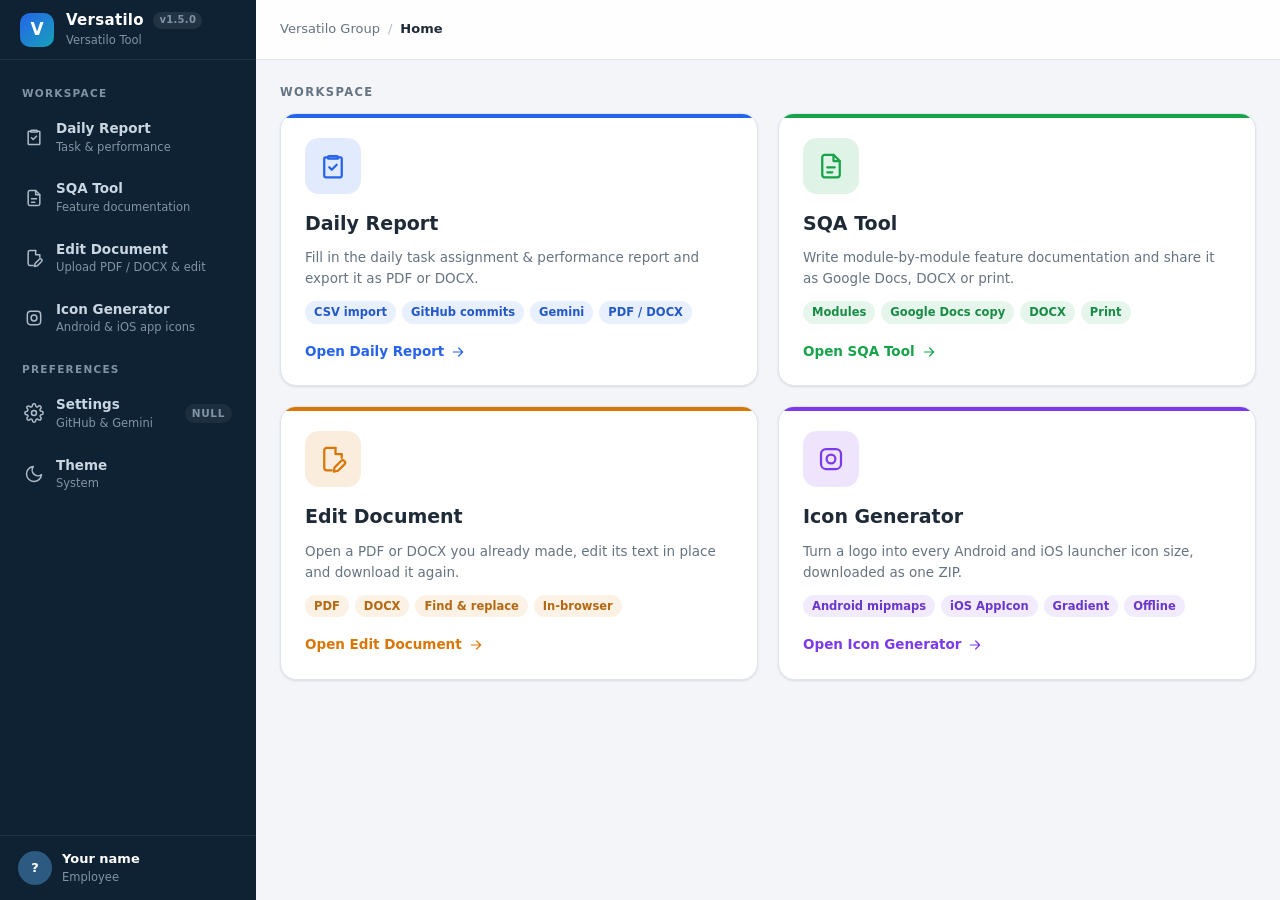
==== index.html @ c885c6b5 "refactor: simplify home page layout; remove unused hero section and preferences cards" ====
<!doctype html>
<html lang="en">
<head>
<meta charset="utf-8">
<meta name="viewport" content="width=device-width, initial-scale=1">
<title>Versatilo Tool</title>
<link rel="icon" type="image/svg+xml" href="favicon.svg">
<script>/* apply the saved theme before first paint (no flash) */try{const t=localStorage.getItem('versatilo-theme');if(t)document.documentElement.dataset.theme=t;}catch{}</script>
<script>/* old bookmarks of the SQA tool (index.html#docs) */if(location.hash==='#docs')location.replace('sqa.html');</script>
<!-- Version + asset loader: js/version.js is the only place the version is set -->
<script>document.write('<script src="js/version.js?t=' + Date.now() + '"><\/script>');</script>
<script>loadAssets([
  'css/base.css', 'css/layout.css', 'css/components.css', 'css/home.css', 'css/print.css',
  'js/layout.js',
]);</script>
</head>
<body>
<div class="app">
<script>Layout.sidebar('home');</script>

  <!-- ===== Main area ===== -->
  <div class="main">
<script>Layout.topbar('home');</script>

    <div class="wrap">
      <h2 class="home-sec">Workspace</h2>
<script>Layout.cards();</script>
    </div>
  </div>
</div>

<script>Layout.dialogs();</script>

<!-- Scripts: classic scripts share one global scope, so the order matters -->
<script>
loadAssets([
  'js/common.js', 'js/gemini.js', 'js/github.js', 'js/ui.js', 'js/shell.js',
]);
</script>
</body>
</html>
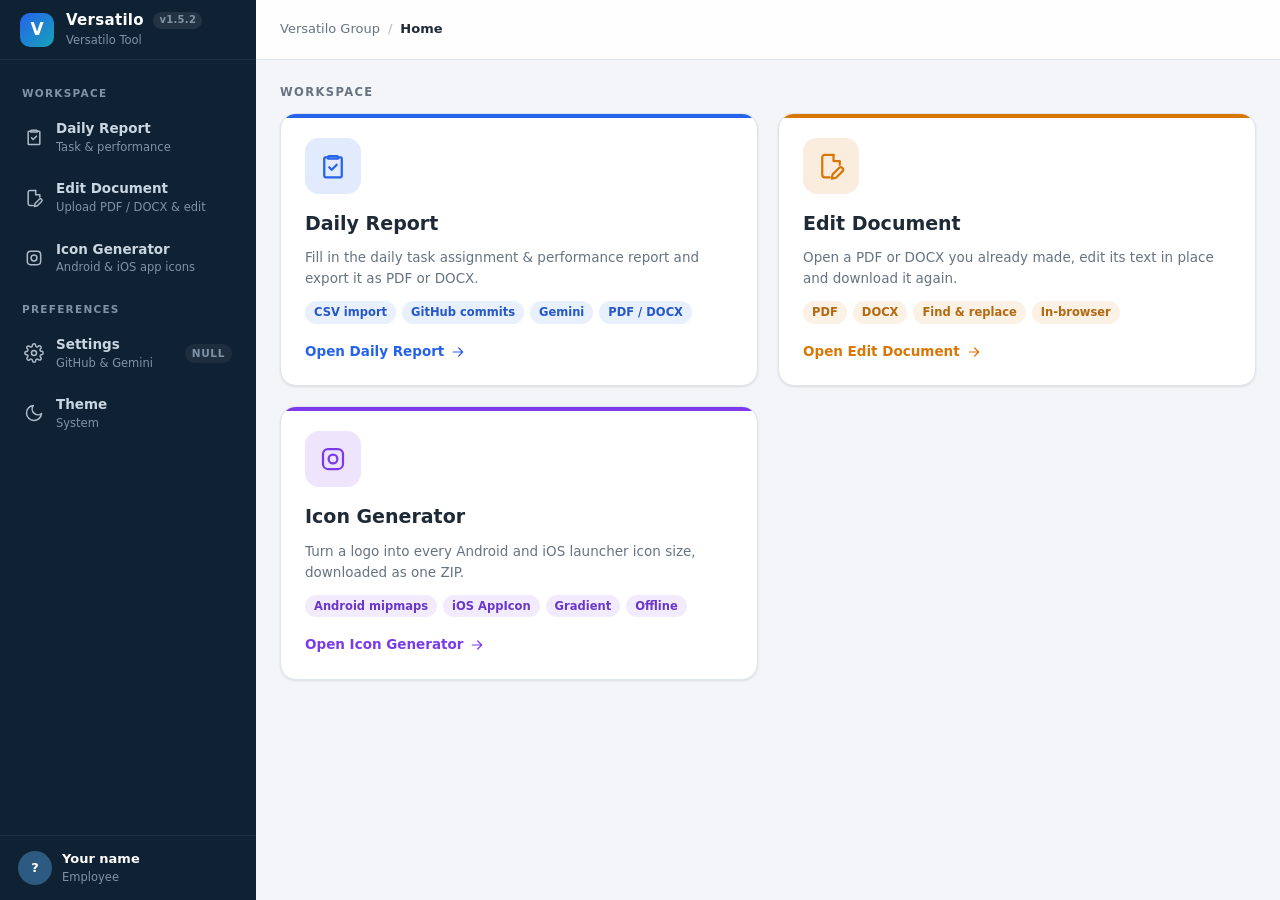
==== commit 9f20685b: "feat: remove SQA Tool references and update version to 1.5.2" ====
--- a/index.html
+++ b/index.html
@@ -6,7 +6,6 @@
 <title>Versatilo Tool</title>
 <link rel="icon" type="image/svg+xml" href="favicon.svg">
 <script>/* apply the saved theme before first paint (no flash) */try{const t=localStorage.getItem('versatilo-theme');if(t)document.documentElement.dataset.theme=t;}catch{}</script>
-<script>/* old bookmarks of the SQA tool (index.html#docs) */if(location.hash==='#docs')location.replace('sqa.html');</script>
 <!-- Version + asset loader: js/version.js is the only place the version is set -->
 <script>document.write('<script src="js/version.js?t=' + Date.now() + '"><\/script>');</script>
 <script>loadAssets([
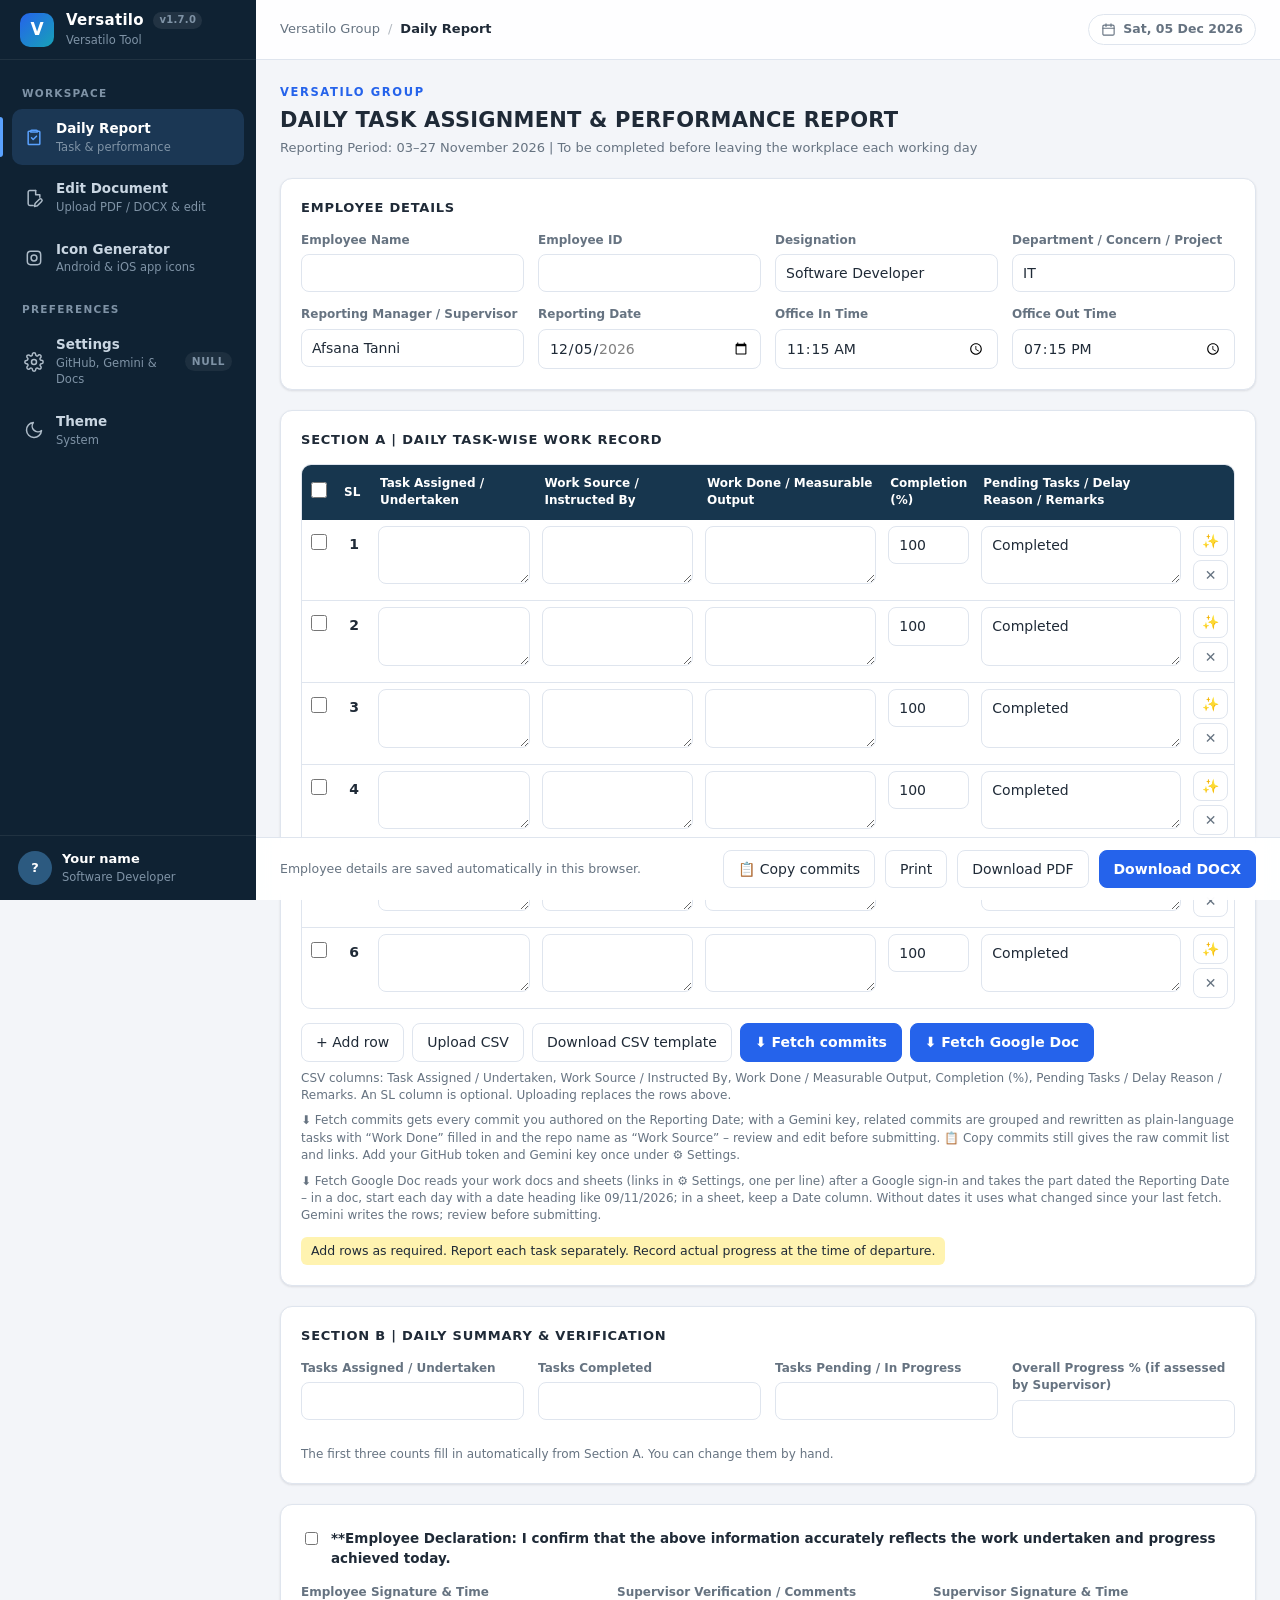
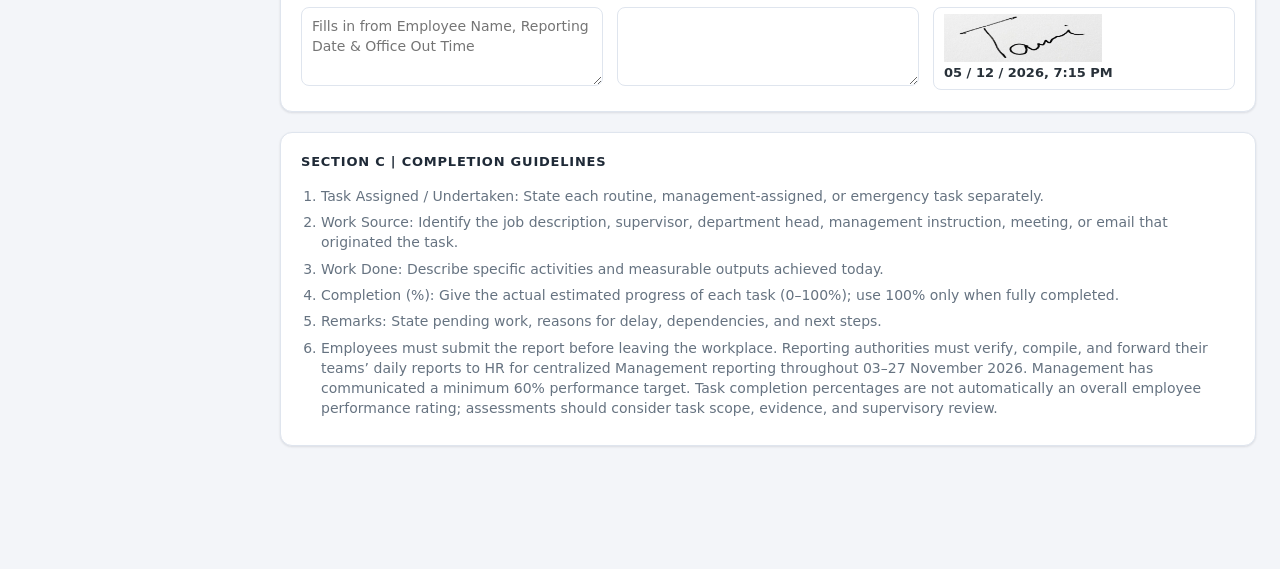
==== commit 69e3e046: "feat: update daily report structure and remove unused home page styles" ====
--- a/index.html
+++ b/index.html
@@ -3,37 +3,126 @@
 <head>
 <meta charset="utf-8">
 <meta name="viewport" content="width=device-width, initial-scale=1">
-<title>Versatilo Tool</title>
+<title>Daily Task Report · Versatilo Tool</title>
 <link rel="icon" type="image/svg+xml" href="favicon.svg">
 <script>/* apply the saved theme before first paint (no flash) */try{const t=localStorage.getItem('versatilo-theme');if(t)document.documentElement.dataset.theme=t;}catch{}</script>
 <!-- Version + asset loader: js/version.js is the only place the version is set -->
 <script>document.write('<script src="js/version.js?t=' + Date.now() + '"><\/script>');</script>
 <script>loadAssets([
-  'css/base.css', 'css/layout.css', 'css/components.css', 'css/home.css', 'css/print.css',
+  'css/base.css', 'css/layout.css', 'css/components.css', 'css/report.css', 'css/print.css',
   'js/layout.js',
 ]);</script>
 </head>
 <body>
 <div class="app">
-<script>Layout.sidebar('home');</script>
+<script>Layout.sidebar('report');</script>
 
   <!-- ===== Main area ===== -->
   <div class="main">
-<script>Layout.topbar('home');</script>
+<script>Layout.topbar('report');</script>
 
     <div class="wrap">
-      <h2 class="home-sec">Workspace</h2>
-<script>Layout.cards();</script>
+      <header class="doc">
+        <h1>VERSATILO GROUP</h1>
+        <h2>DAILY TASK ASSIGNMENT &amp; PERFORMANCE REPORT</h2>
+        <p id="docSub">Reporting Period: 03–27 November 2026 | To be completed before leaving the workplace each working day</p>
+      </header>
+
+  <section class="card">
+    <h3>EMPLOYEE DETAILS</h3>
+    <div class="grid4">
+      <div><label for="empName">Employee Name</label><input id="empName" data-k="empName"></div>
+      <div><label for="empId">Employee ID</label><input id="empId" data-k="empId"></div>
+      <div><label for="designation">Designation</label><input id="designation" data-k="designation" value="Software Developer"></div>
+      <div><label for="dept">Department / Concern / Project</label><input id="dept" data-k="dept" value="IT"></div>
+      <div><label for="manager">Reporting Manager / Supervisor</label><input id="manager" data-k="manager" value="Afsana Tanni"></div>
+      <div><label for="repDate">Reporting Date</label><input id="repDate" type="date" min="2026-11-03" max="2026-11-27" data-k="repDate"></div>
+      <div><label for="inTime">Office In Time</label><input id="inTime" type="time" data-k="inTime"></div>
+      <div><label for="outTime">Office Out Time</label><input id="outTime" type="time" data-k="outTime"></div>
+    </div>
+  </section>
+
+  <section class="card">
+    <h3>SECTION A | DAILY TASK-WISE WORK RECORD</h3>
+    <div class="tbl">
+      <table>
+        <thead><tr>
+          <th class="pick"><input type="checkbox" id="pickAll" title="Select all rows" aria-label="Select all rows"></th><th>SL</th><th>Task Assigned / Undertaken</th><th>Work Source / Instructed By</th>
+          <th>Work Done / Measurable Output</th><th>Completion (%)</th>
+          <th>Pending Tasks / Delay Reason / Remarks</th><th class="act"></th>
+        </tr></thead>
+        <tbody id="tasks"></tbody>
+      </table>
+    </div>
+    <div class="row-btns">
+      <button type="button" id="addRow">+ Add row</button>
+      <button type="button" class="danger" id="delSel" hidden>🗑 Delete selected</button>
+      <button type="button" id="csvBtn">Upload CSV</button>
+      <button type="button" id="csvTpl">Download CSV template</button>
+      <input type="file" id="csvFile" accept=".csv,text/csv" hidden>
+      <button type="button" class="primary" id="ghFetch">⬇ Fetch commits</button>
+      <button type="button" class="primary" id="gdFetch" title="Fill the report from your Google Docs / Sheets (links in ⚙ Settings)">⬇ Fetch Google Doc</button>
+    </div>
+    <div class="hint">CSV columns: Task Assigned / Undertaken, Work Source / Instructed By, Work Done / Measurable Output, Completion (%), Pending Tasks / Delay Reason / Remarks. An SL column is optional. Uploading replaces the rows above.</div>
+    <div class="hint">⬇ Fetch commits gets every commit you authored on the Reporting Date; with a Gemini key, related commits are grouped and rewritten as plain-language tasks with “Work Done” filled in and the repo name as “Work Source” – review and edit before submitting. 📋 Copy commits still gives the raw commit list and links. Add your GitHub token and Gemini key once under ⚙ Settings.</div>
+    <div class="hint">⬇ Fetch Google Doc reads your work docs and sheets (links in ⚙ Settings, one per line) after a Google sign-in and takes the part dated the Reporting Date – in a doc, start each day with a date heading like 09/11/2026; in a sheet, keep a Date column. Without dates it uses what changed since your last fetch. Gemini writes the rows; review before submitting.</div>
+    <div class="note">Add rows as required. Report each task separately. Record actual progress at the time of departure.</div>
+  </section>
+
+  <section class="card">
+    <h3>SECTION B | DAILY SUMMARY &amp; VERIFICATION</h3>
+    <div class="grid4">
+      <div><label for="sAssigned">Tasks Assigned / Undertaken</label><input id="sAssigned" type="number" min="0" data-k="sAssigned"></div>
+      <div><label for="sDone">Tasks Completed</label><input id="sDone" type="number" min="0" data-k="sDone"></div>
+      <div><label for="sPending">Tasks Pending / In Progress</label><input id="sPending" type="number" min="0" data-k="sPending"></div>
+      <div><label for="sOverall">Overall Progress % (if assessed by Supervisor)</label><input id="sOverall" type="number" min="0" max="100" data-k="sOverall"></div>
+    </div>
+    <div class="hint">The first three counts fill in automatically from Section A. You can change them by hand.</div>
+  </section>
+
+  <section class="card">
+    <label class="decl"><input type="checkbox" id="declare" data-k="declare">
+      <span>**Employee Declaration: I confirm that the above information accurately reflects the work undertaken and progress achieved today.</span></label>
+    <div class="grid3">
+      <div><label for="empSign">Employee Signature &amp; Time</label><textarea id="empSign" rows="3" data-k="empSign" readonly tabindex="-1" placeholder="Fills in from Employee Name, Reporting Date &amp; Office Out Time"></textarea></div>
+      <div><label for="supComments">Supervisor Verification / Comments</label><textarea id="supComments" rows="3" data-k="supComments"></textarea></div>
+      <div><label>Supervisor Signature &amp; Time</label><div class="sigbox"><img id="supSignImg" alt="Supervisor signature"><div id="supSignDate"></div></div></div>
+    </div>
+  </section>
+
+  <section class="card">
+    <h3>SECTION C | COMPLETION GUIDELINES</h3>
+    <ol id="guides">
+      <li>Task Assigned / Undertaken: State each routine, management-assigned, or emergency task separately.</li>
+      <li>Work Source: Identify the job description, supervisor, department head, management instruction, meeting, or email that originated the task.</li>
+      <li>Work Done: Describe specific activities and measurable outputs achieved today.</li>
+      <li>Completion (%): Give the actual estimated progress of each task (0–100%); use 100% only when fully completed.</li>
+      <li>Remarks: State pending work, reasons for delay, dependencies, and next steps.</li>
+      <li>Employees must submit the report before leaving the workplace. Reporting authorities must verify, compile, and forward their teams’ daily reports to HR for centralized Management reporting throughout 03–27 November 2026. Management has communicated a minimum 60% performance target. Task completion percentages are not automatically an overall employee performance rating; assessments should consider task scope, evidence, and supervisory review.</li>
+    </ol>
+  </section>
+    </div>
+
+    <div class="toolbar">
+      <span class="status" id="status" role="status" aria-live="polite">Employee details are saved automatically in this browser.</span>
+      <button type="button" id="ghCopy" title="Copy today's GitHub projects, commit names and links">📋 Copy commits</button>
+      <button type="button" id="printBtn">Print</button>
+      <button type="button" id="pdfBtn">Download PDF</button>
+      <button type="button" class="primary" id="docxBtn">Download DOCX</button>
     </div>
   </div>
 </div>
+
+<div class="undo" id="undoBar" role="status" aria-live="polite"><span id="undoMsg"></span><button type="button" id="undoBtn">↶ Undo</button></div>
 
 <script>Layout.dialogs();</script>
 
 <!-- Scripts: classic scripts share one global scope, so the order matters -->
 <script>
 loadAssets([
-  'js/common.js', 'js/gemini.js', 'js/github.js', 'js/ui.js', 'js/shell.js',
+  'js/common.js', 'js/signature.js', 'js/docx-builder.js', 'js/report-form.js', 'js/report-csv.js',
+  'js/gemini.js', 'js/github.js', 'js/report-actions.js', 'js/gdocs.js', 'js/ui.js',
+  'js/shell.js',
 ]);
 </script>
 </body>
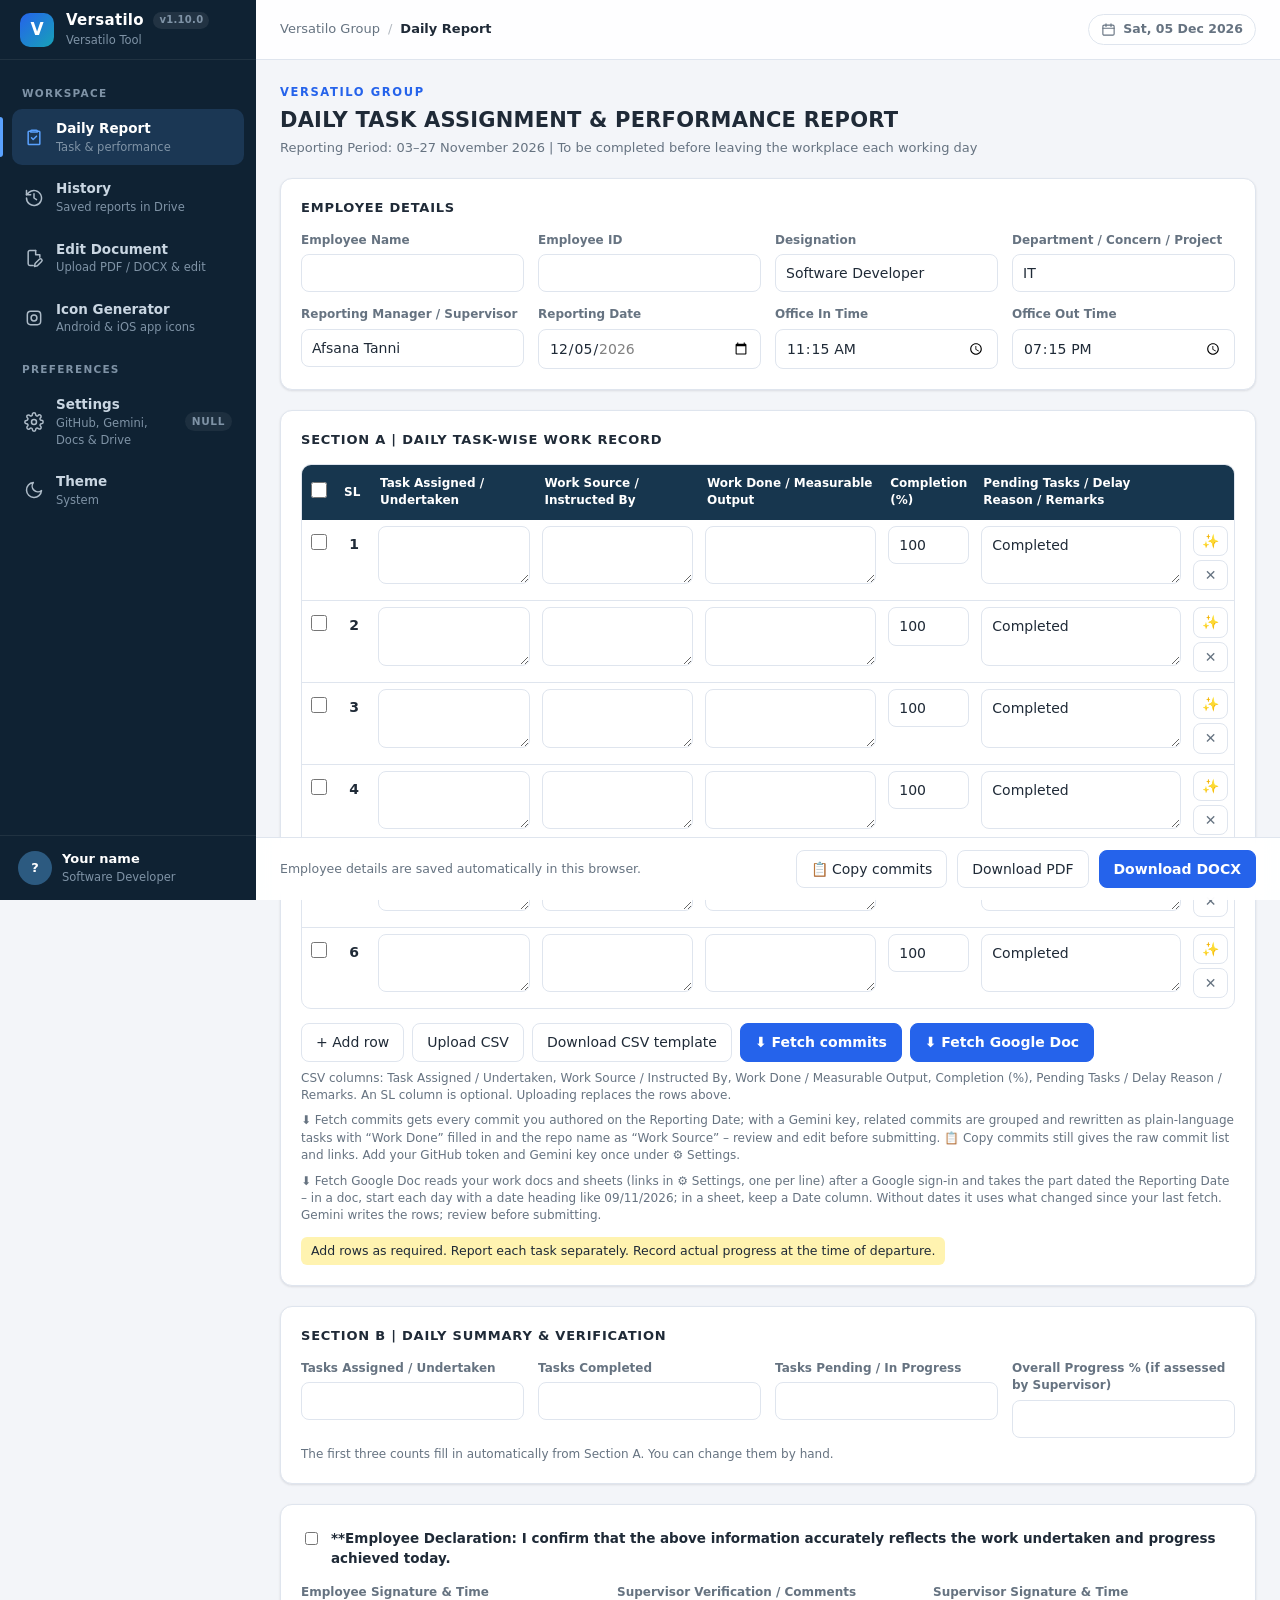
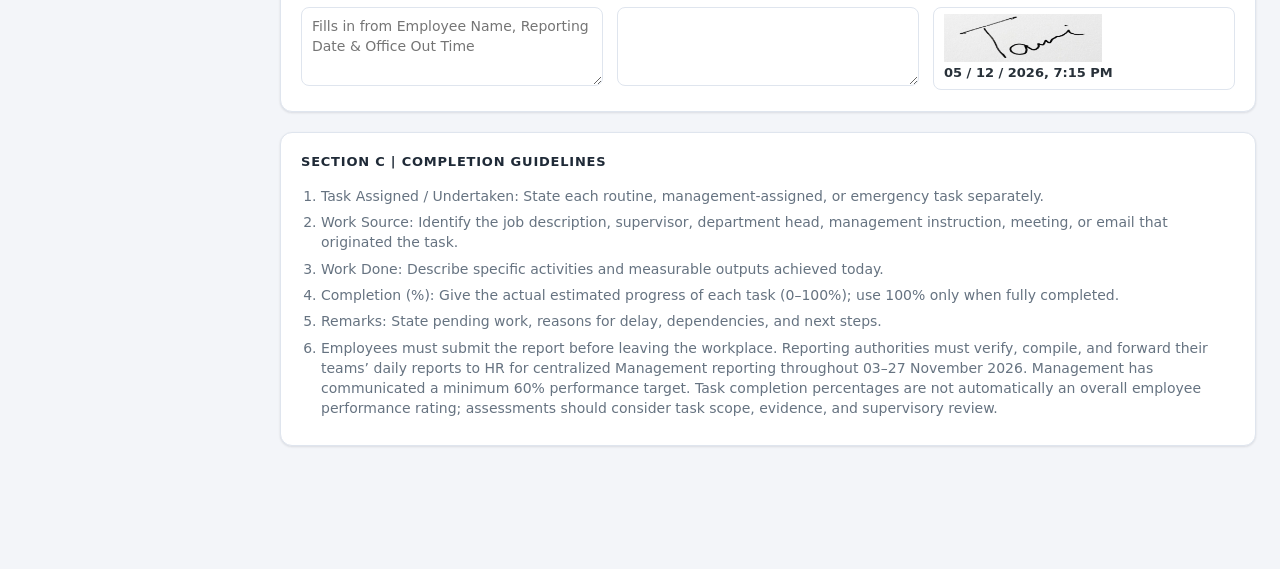
==== commit 82a35c5a: "feat: integrate Google Drive functionality for saving reports - Removed the Print button from the to" ====
--- a/index.html
+++ b/index.html
@@ -106,7 +106,6 @@
     <div class="toolbar">
       <span class="status" id="status" role="status" aria-live="polite">Employee details are saved automatically in this browser.</span>
       <button type="button" id="ghCopy" title="Copy today's GitHub projects, commit names and links">📋 Copy commits</button>
-      <button type="button" id="printBtn">Print</button>
       <button type="button" id="pdfBtn">Download PDF</button>
       <button type="button" class="primary" id="docxBtn">Download DOCX</button>
     </div>
@@ -121,7 +120,7 @@
 <script>
 loadAssets([
   'js/common.js', 'js/signature.js', 'js/docx-builder.js', 'js/report-form.js', 'js/report-csv.js',
-  'js/gemini.js', 'js/github.js', 'js/report-actions.js', 'js/gdocs.js', 'js/ui.js',
+  'js/gemini.js', 'js/github.js', 'js/report-actions.js', 'js/google-auth.js', 'js/gdocs.js', 'js/drive.js', 'js/ui.js',
   'js/shell.js',
 ]);
 </script>
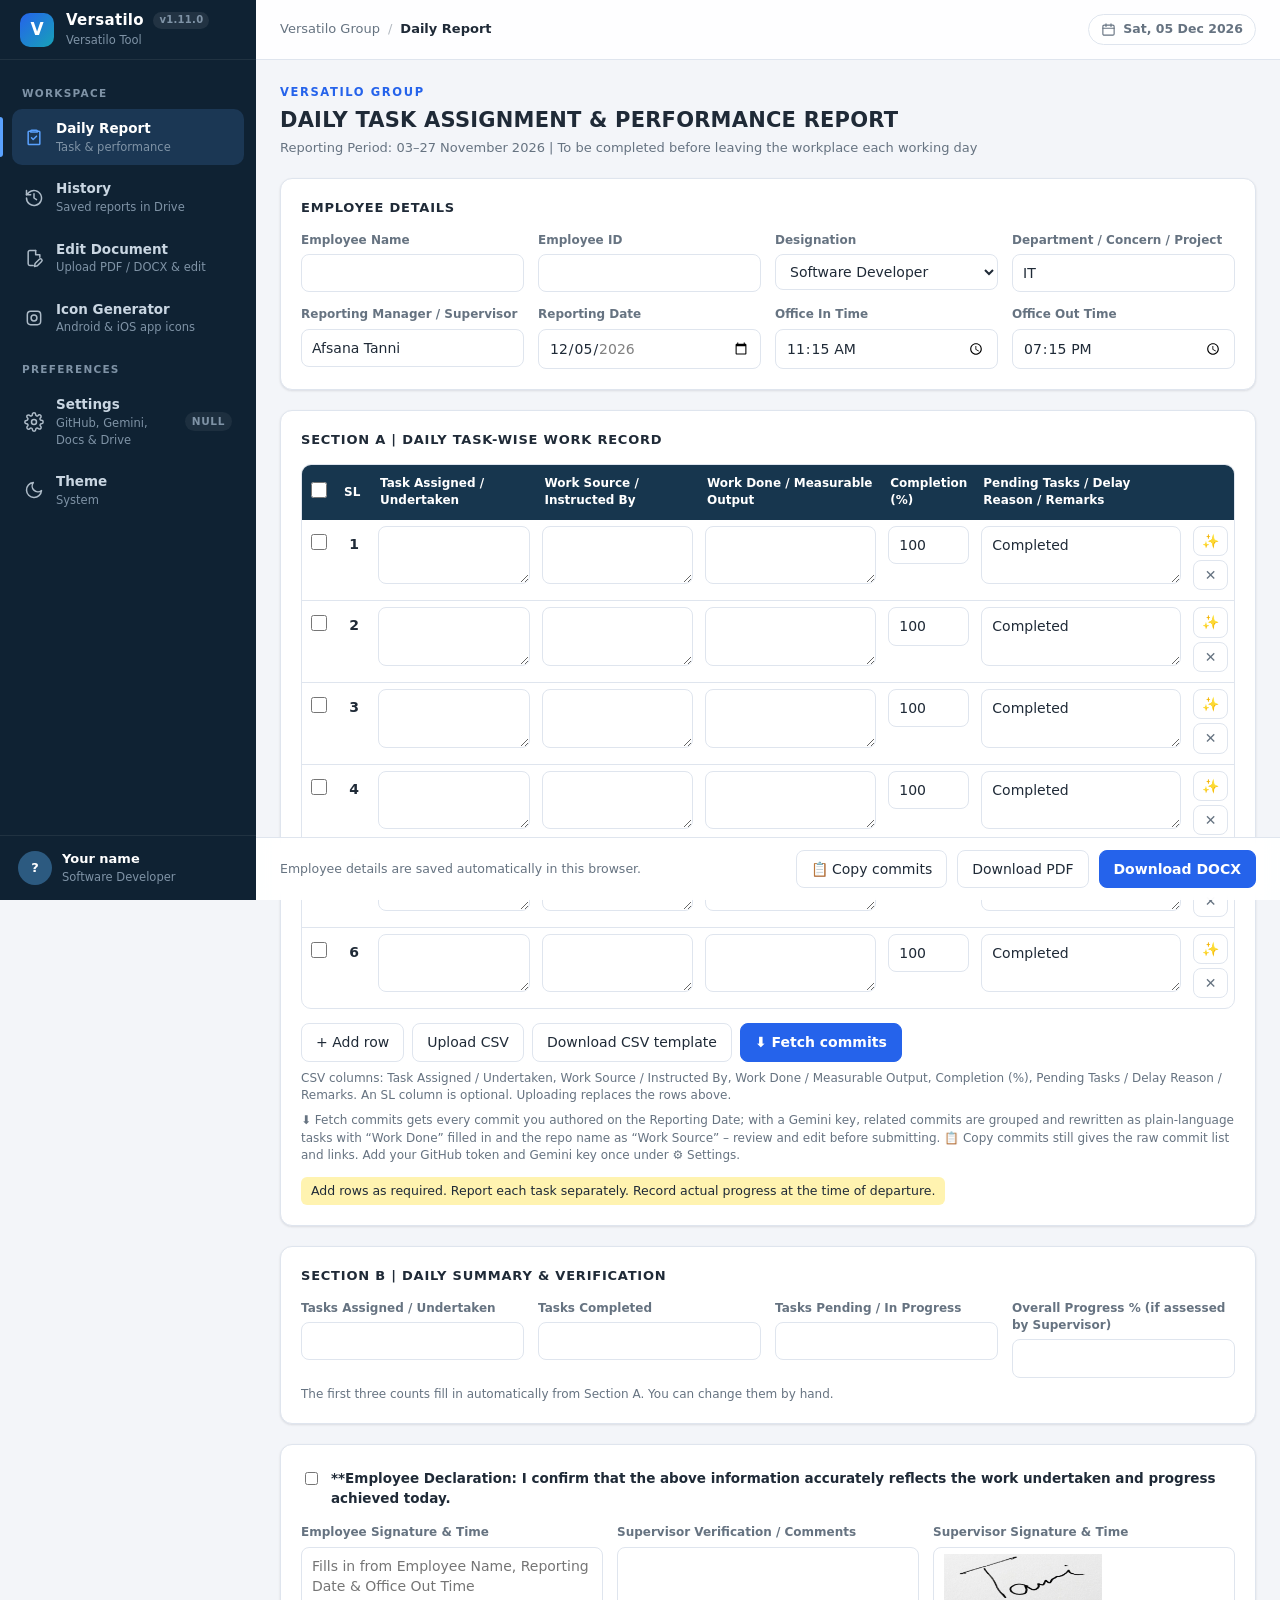
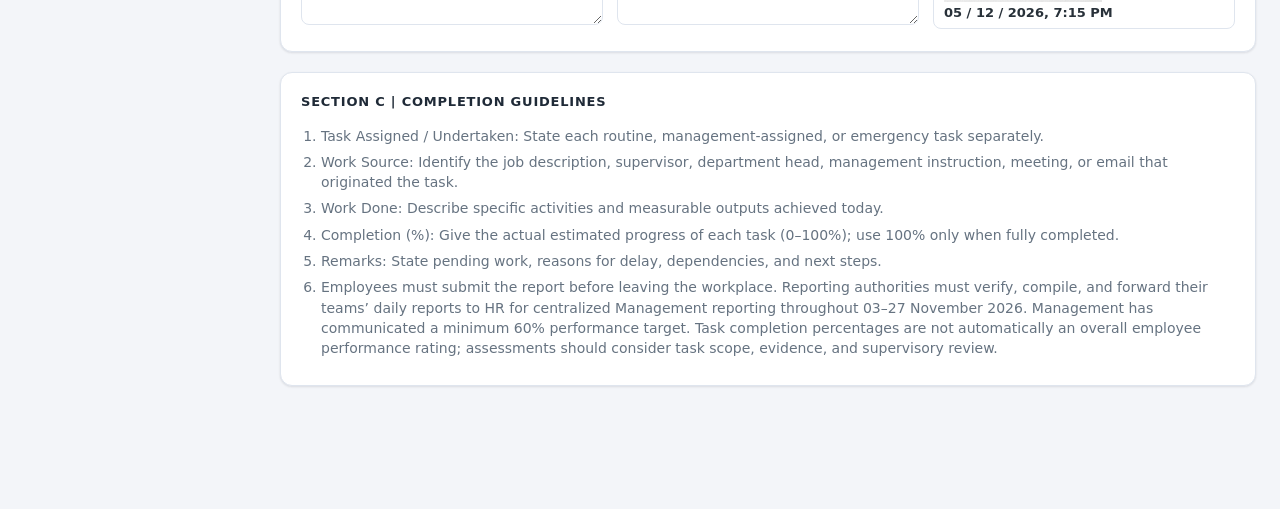
==== commit e032b95a: "feat: add SQA Engineer role functionality and update UI for Google Docs integration" ====
--- a/index.html
+++ b/index.html
@@ -33,7 +33,7 @@
     <div class="grid4">
       <div><label for="empName">Employee Name</label><input id="empName" data-k="empName"></div>
       <div><label for="empId">Employee ID</label><input id="empId" data-k="empId"></div>
-      <div><label for="designation">Designation</label><input id="designation" data-k="designation" value="Software Developer"></div>
+      <div><label for="designation">Designation</label><select id="designation" data-k="designation"><option>Software Developer</option><option>SQA Engineer</option></select></div>
       <div><label for="dept">Department / Concern / Project</label><input id="dept" data-k="dept" value="IT"></div>
       <div><label for="manager">Reporting Manager / Supervisor</label><input id="manager" data-k="manager" value="Afsana Tanni"></div>
       <div><label for="repDate">Reporting Date</label><input id="repDate" type="date" min="2026-11-03" max="2026-11-27" data-k="repDate"></div>
@@ -61,11 +61,11 @@
       <button type="button" id="csvTpl">Download CSV template</button>
       <input type="file" id="csvFile" accept=".csv,text/csv" hidden>
       <button type="button" class="primary" id="ghFetch">⬇ Fetch commits</button>
-      <button type="button" class="primary" id="gdFetch" title="Fill the report from your Google Docs / Sheets (links in ⚙ Settings)">⬇ Fetch Google Doc</button>
+      <button type="button" class="primary sqa-only" id="gdFetch" title="Fill the report from your Google Docs / Sheets (links in ⚙ Settings)">⬇ Fetch Google Doc</button>
     </div>
     <div class="hint">CSV columns: Task Assigned / Undertaken, Work Source / Instructed By, Work Done / Measurable Output, Completion (%), Pending Tasks / Delay Reason / Remarks. An SL column is optional. Uploading replaces the rows above.</div>
     <div class="hint">⬇ Fetch commits gets every commit you authored on the Reporting Date; with a Gemini key, related commits are grouped and rewritten as plain-language tasks with “Work Done” filled in and the repo name as “Work Source” – review and edit before submitting. 📋 Copy commits still gives the raw commit list and links. Add your GitHub token and Gemini key once under ⚙ Settings.</div>
-    <div class="hint">⬇ Fetch Google Doc reads your work docs and sheets (links in ⚙ Settings, one per line) after a Google sign-in and takes the part dated the Reporting Date – in a doc, start each day with a date heading like 09/11/2026; in a sheet, keep a Date column. Without dates it uses what changed since your last fetch. Gemini writes the rows; review before submitting.</div>
+    <div class="hint sqa-only">⬇ Fetch Google Doc reads your work docs and sheets (links in ⚙ Settings, one per line) after a Google sign-in and takes the part dated the Reporting Date – in a doc, start each day with a date heading like 09/11/2026; in a sheet, keep a Date column. Without dates it uses what changed since your last fetch. Gemini writes the rows; review before submitting.</div>
     <div class="note">Add rows as required. Report each task separately. Record actual progress at the time of departure.</div>
   </section>
 
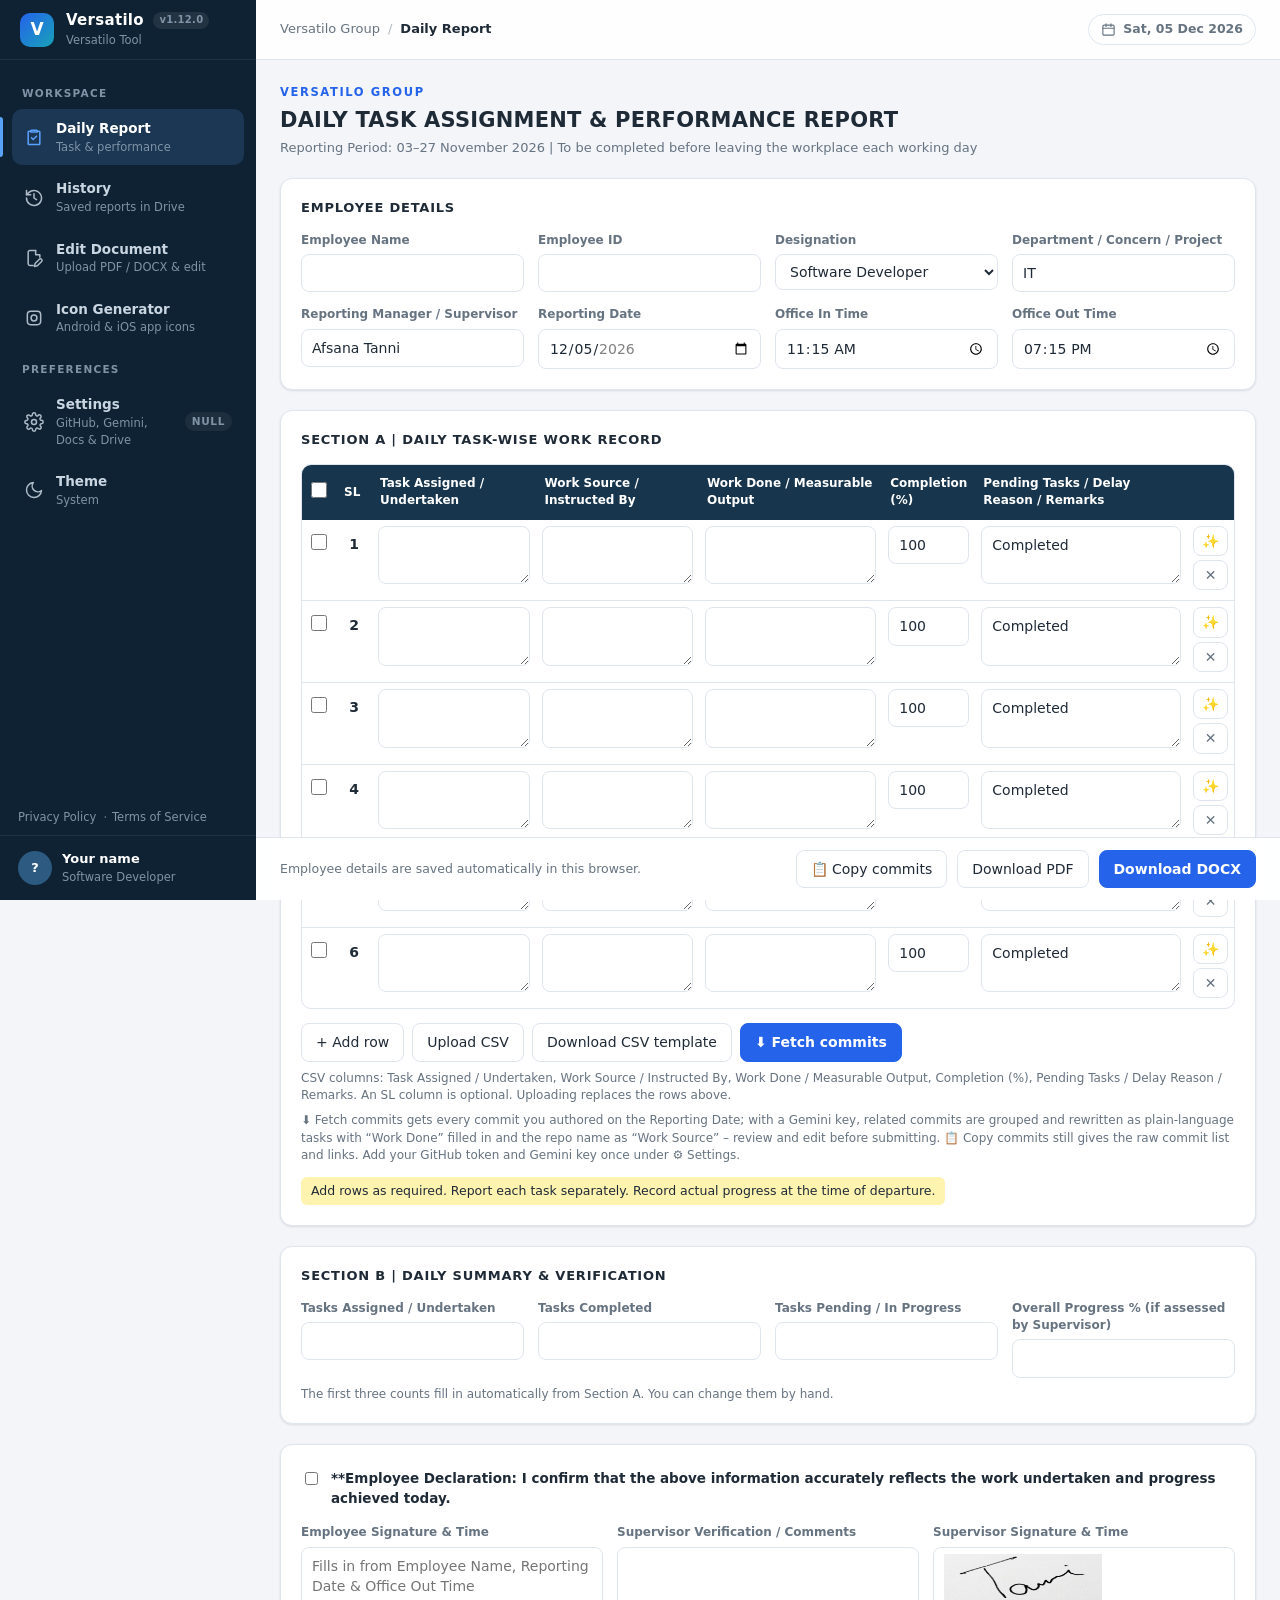
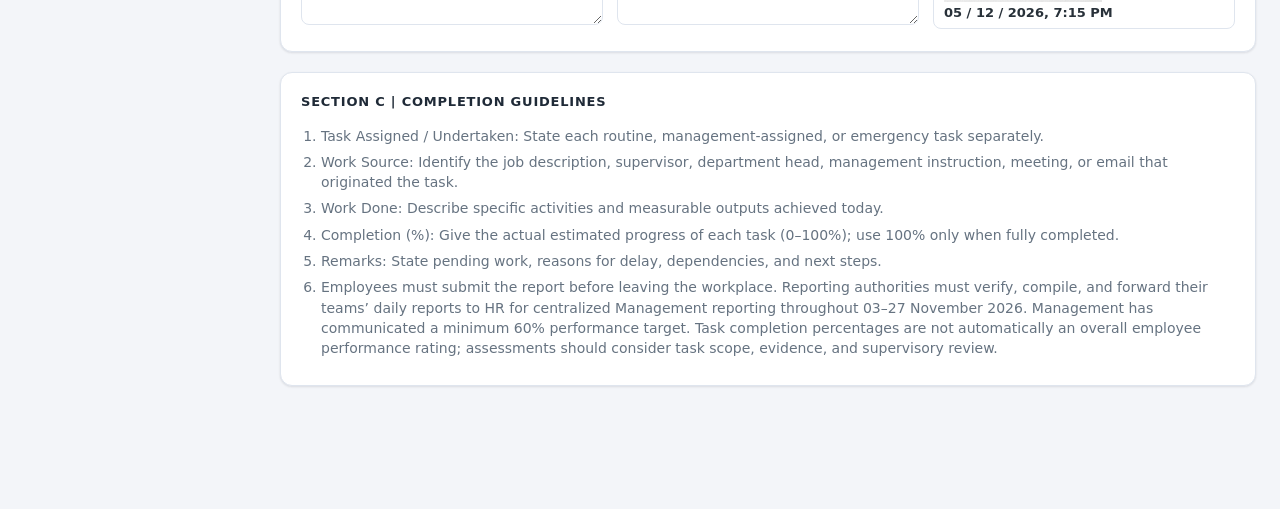
==== commit 75b4819a: "feat: add Google site verification meta tag for SEO" ====
--- a/index.html
+++ b/index.html
@@ -5,6 +5,7 @@
 <meta name="viewport" content="width=device-width, initial-scale=1">
 <title>Daily Task Report · Versatilo Tool</title>
 <link rel="icon" type="image/svg+xml" href="favicon.svg">
+<meta name="google-site-verification" content="9Kp9h7yNoEf8PUNPfE0xcoo7WzCAX5G6nuhzBEq7ngI" />
 <script>/* apply the saved theme before first paint (no flash) */try{const t=localStorage.getItem('versatilo-theme');if(t)document.documentElement.dataset.theme=t;}catch{}</script>
 <!-- Version + asset loader: js/version.js is the only place the version is set -->
 <script>document.write('<script src="js/version.js?t=' + Date.now() + '"><\/script>');</script>
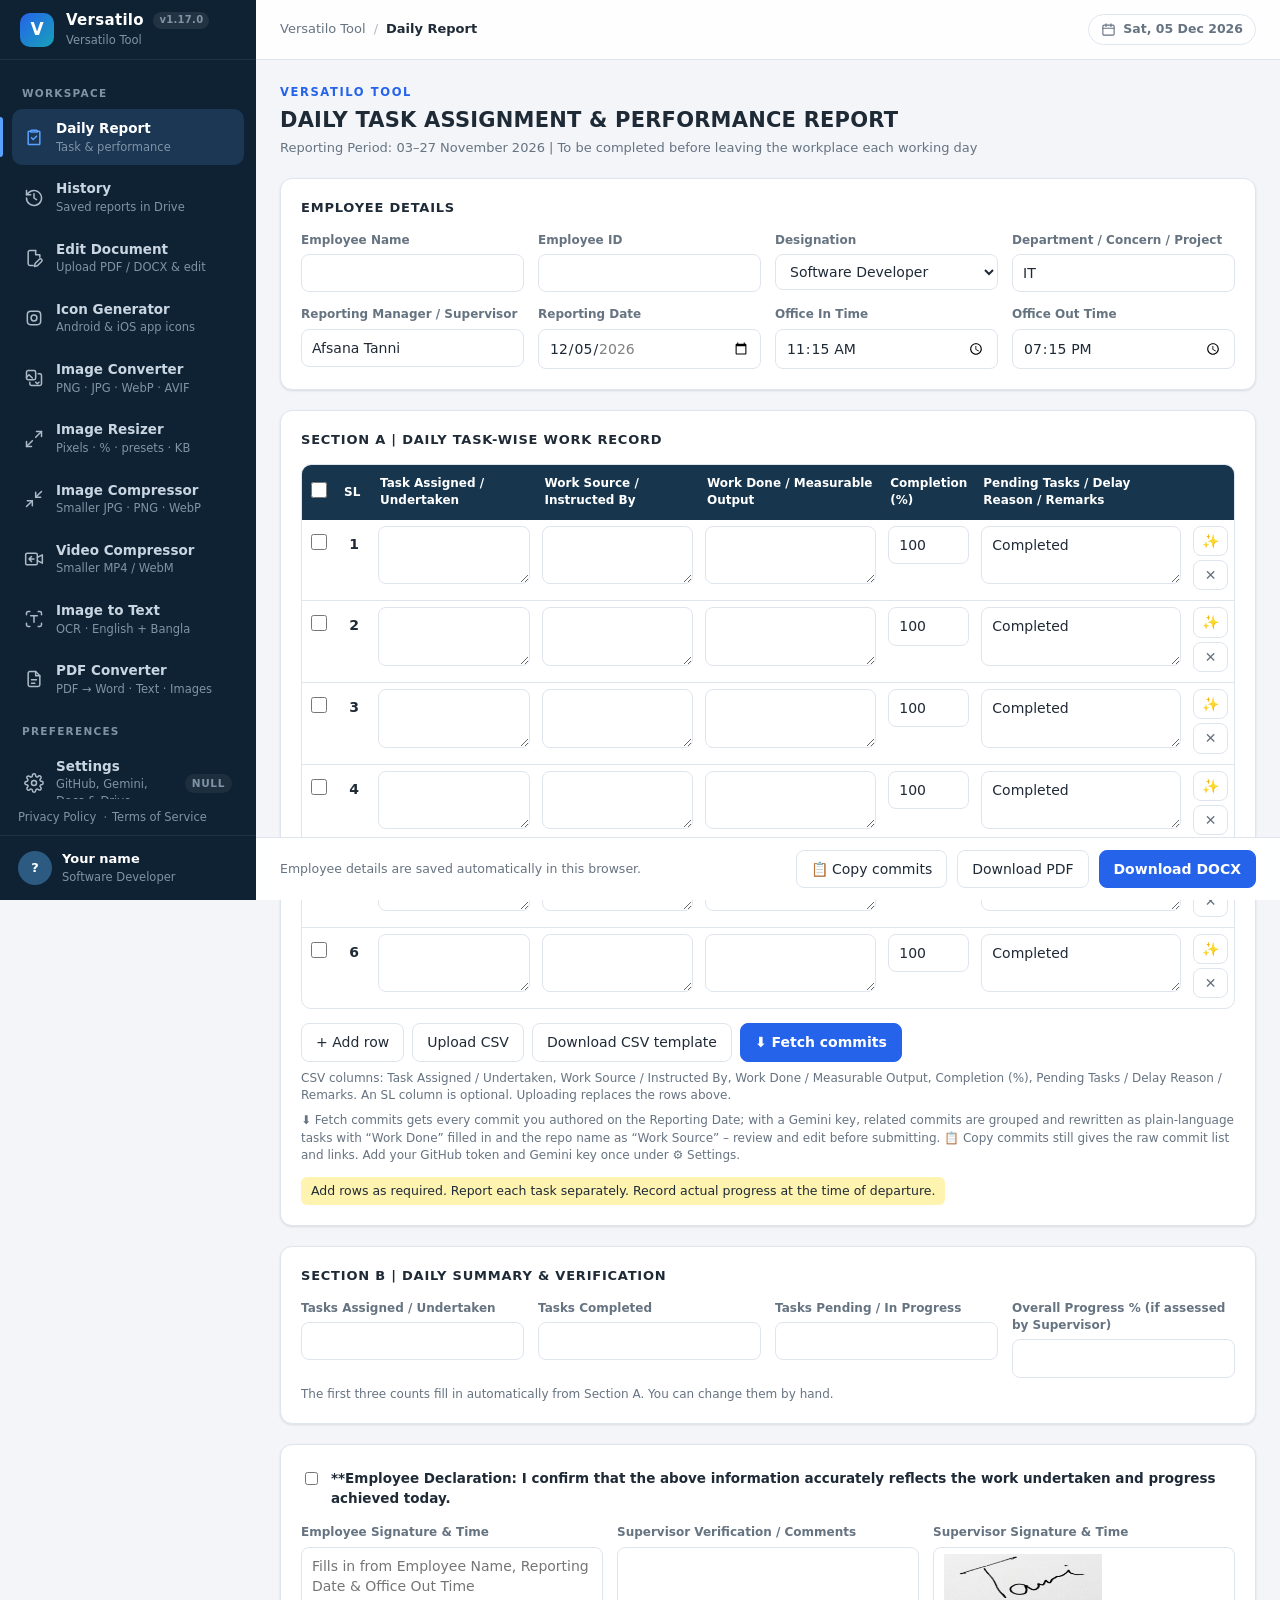
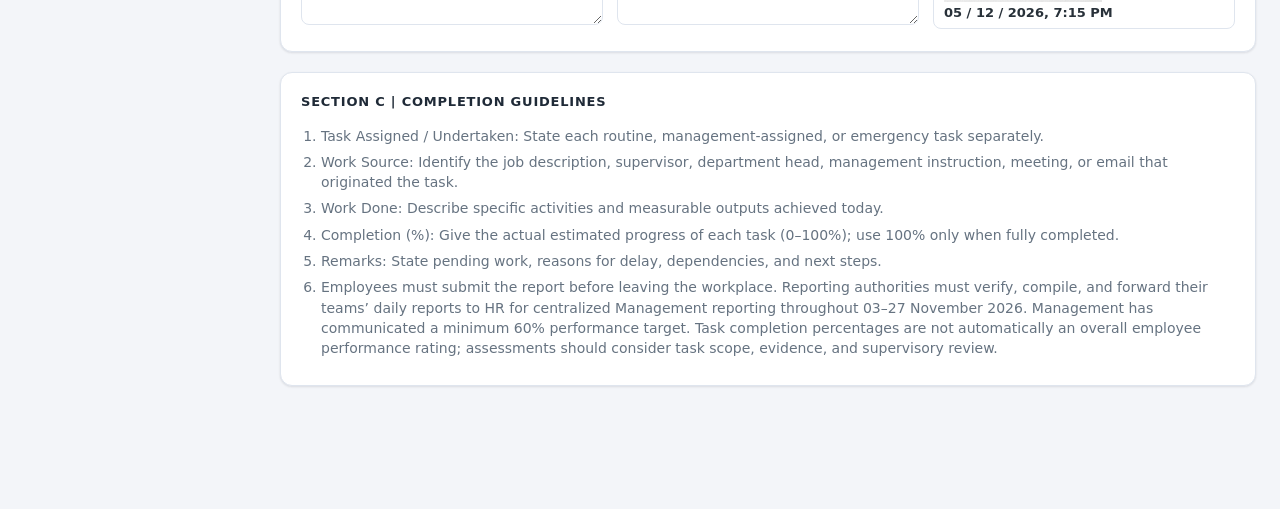
==== commit 48db6b79: "feat: update header titles from "VERSATILO GROUP" to "VERSATILO TOOL" across multiple HTML files" ====
--- a/index.html
+++ b/index.html
@@ -24,7 +24,7 @@
 
     <div class="wrap">
       <header class="doc">
-        <h1>VERSATILO GROUP</h1>
+        <h1>VERSATILO TOOL</h1>
         <h2>DAILY TASK ASSIGNMENT &amp; PERFORMANCE REPORT</h2>
         <p id="docSub">Reporting Period: 03–27 November 2026 | To be completed before leaving the workplace each working day</p>
       </header>
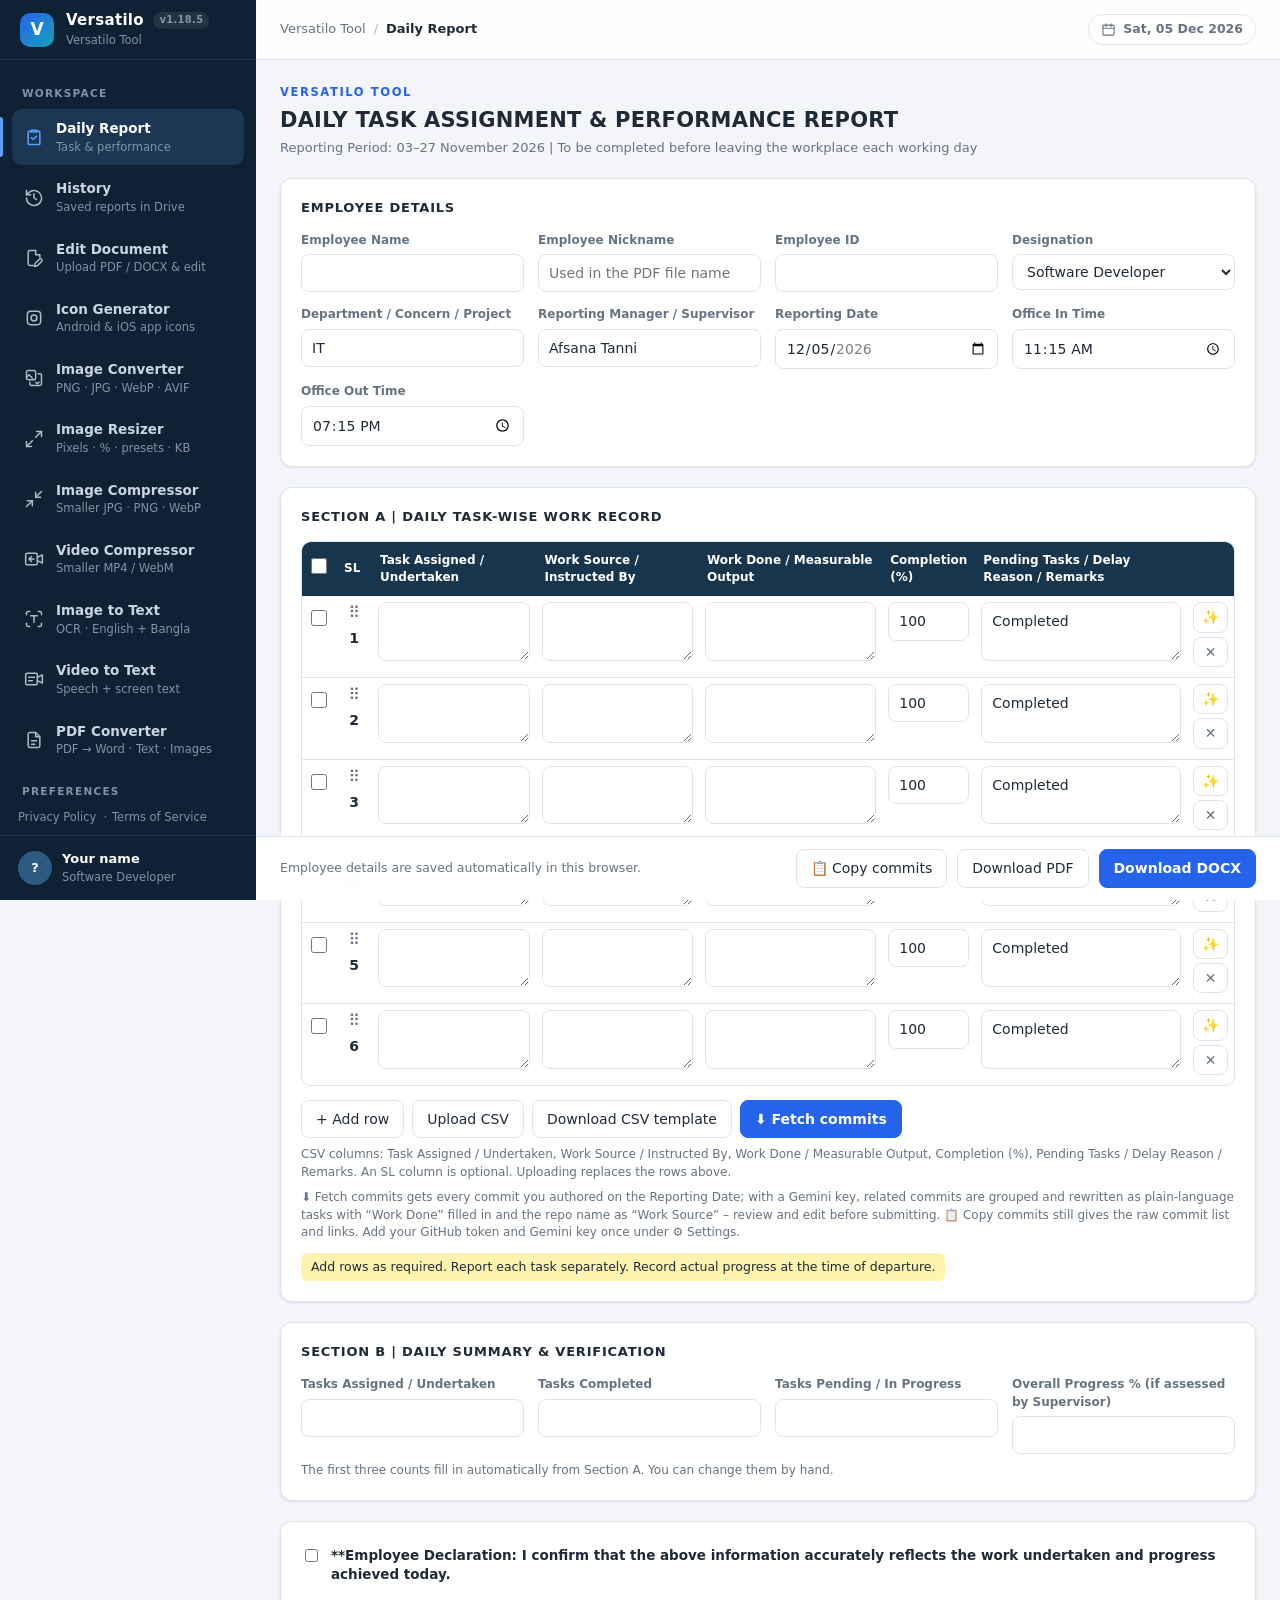
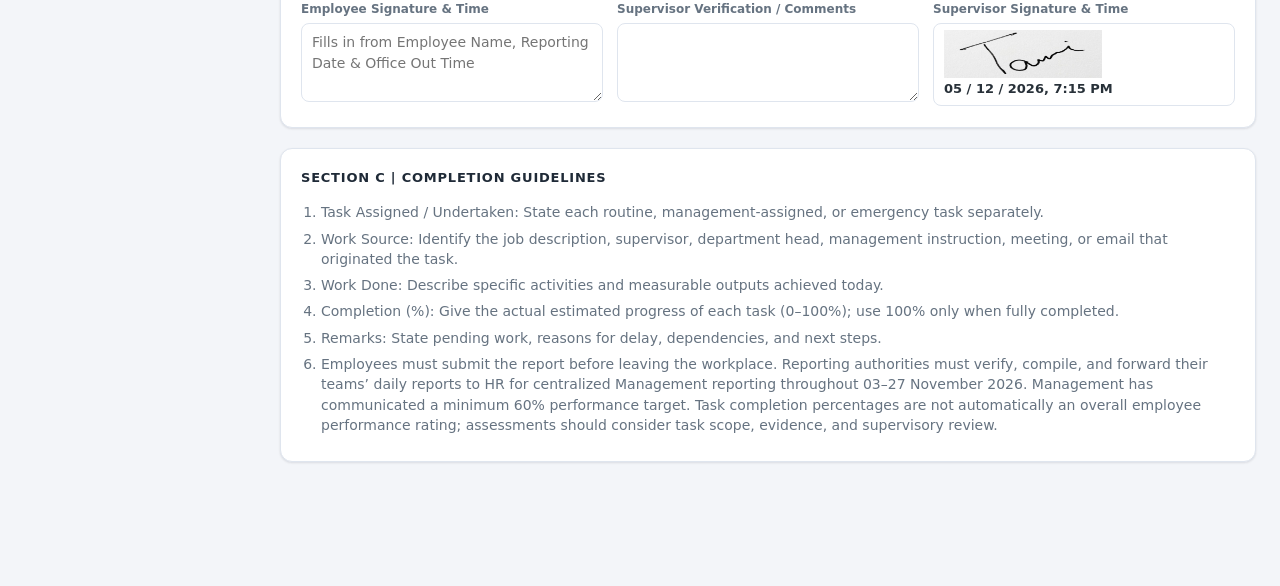
==== commit 9fe8a992: "feat: add employee nickname input and update PDF naming convention; bump version to 1.18.5" ====
--- a/index.html
+++ b/index.html
@@ -33,6 +33,7 @@
     <h3>EMPLOYEE DETAILS</h3>
     <div class="grid4">
       <div><label for="empName">Employee Name</label><input id="empName" data-k="empName"></div>
+      <div><label for="nickname">Employee Nickname</label><input id="nickname" data-k="nickname" placeholder="Used in the PDF file name"></div>
       <div><label for="empId">Employee ID</label><input id="empId" data-k="empId"></div>
       <div><label for="designation">Designation</label><select id="designation" data-k="designation"><option>Software Developer</option><option>SQA Engineer</option></select></div>
       <div><label for="dept">Department / Concern / Project</label><input id="dept" data-k="dept" value="IT"></div>
